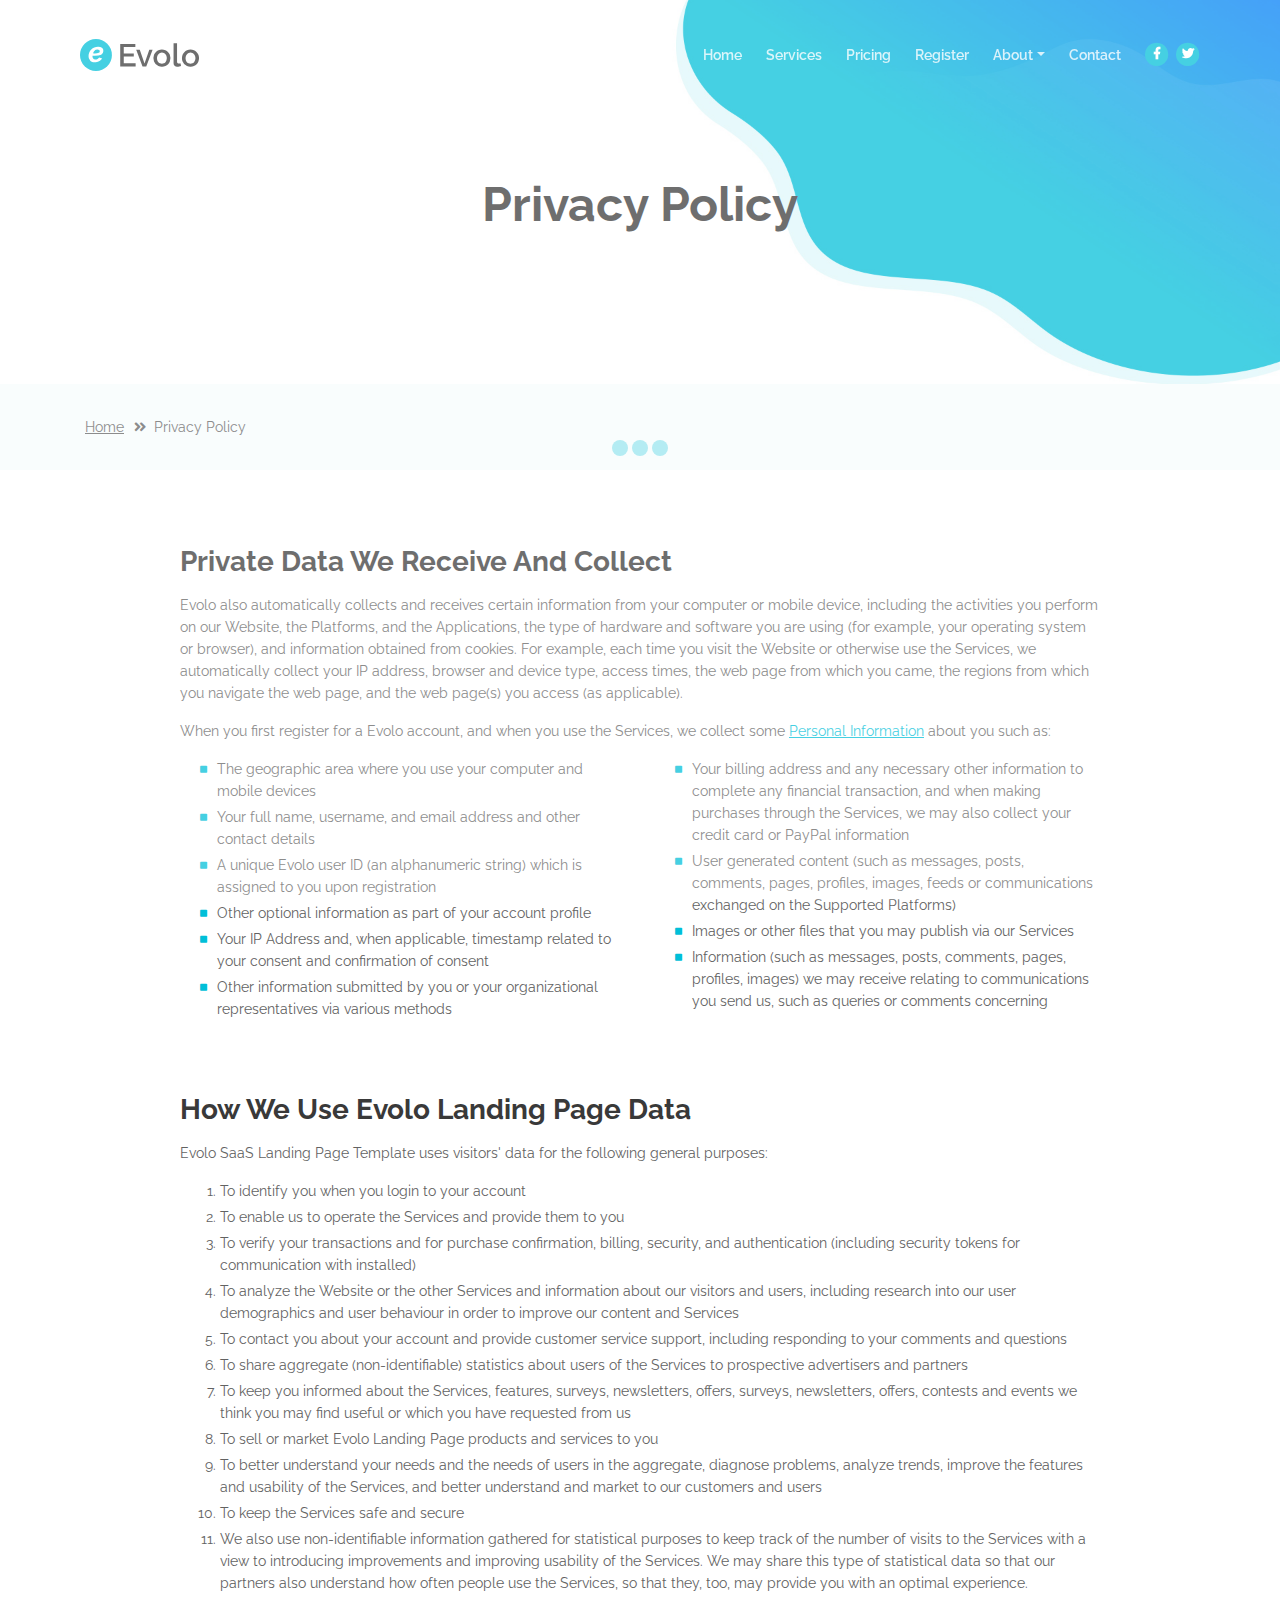
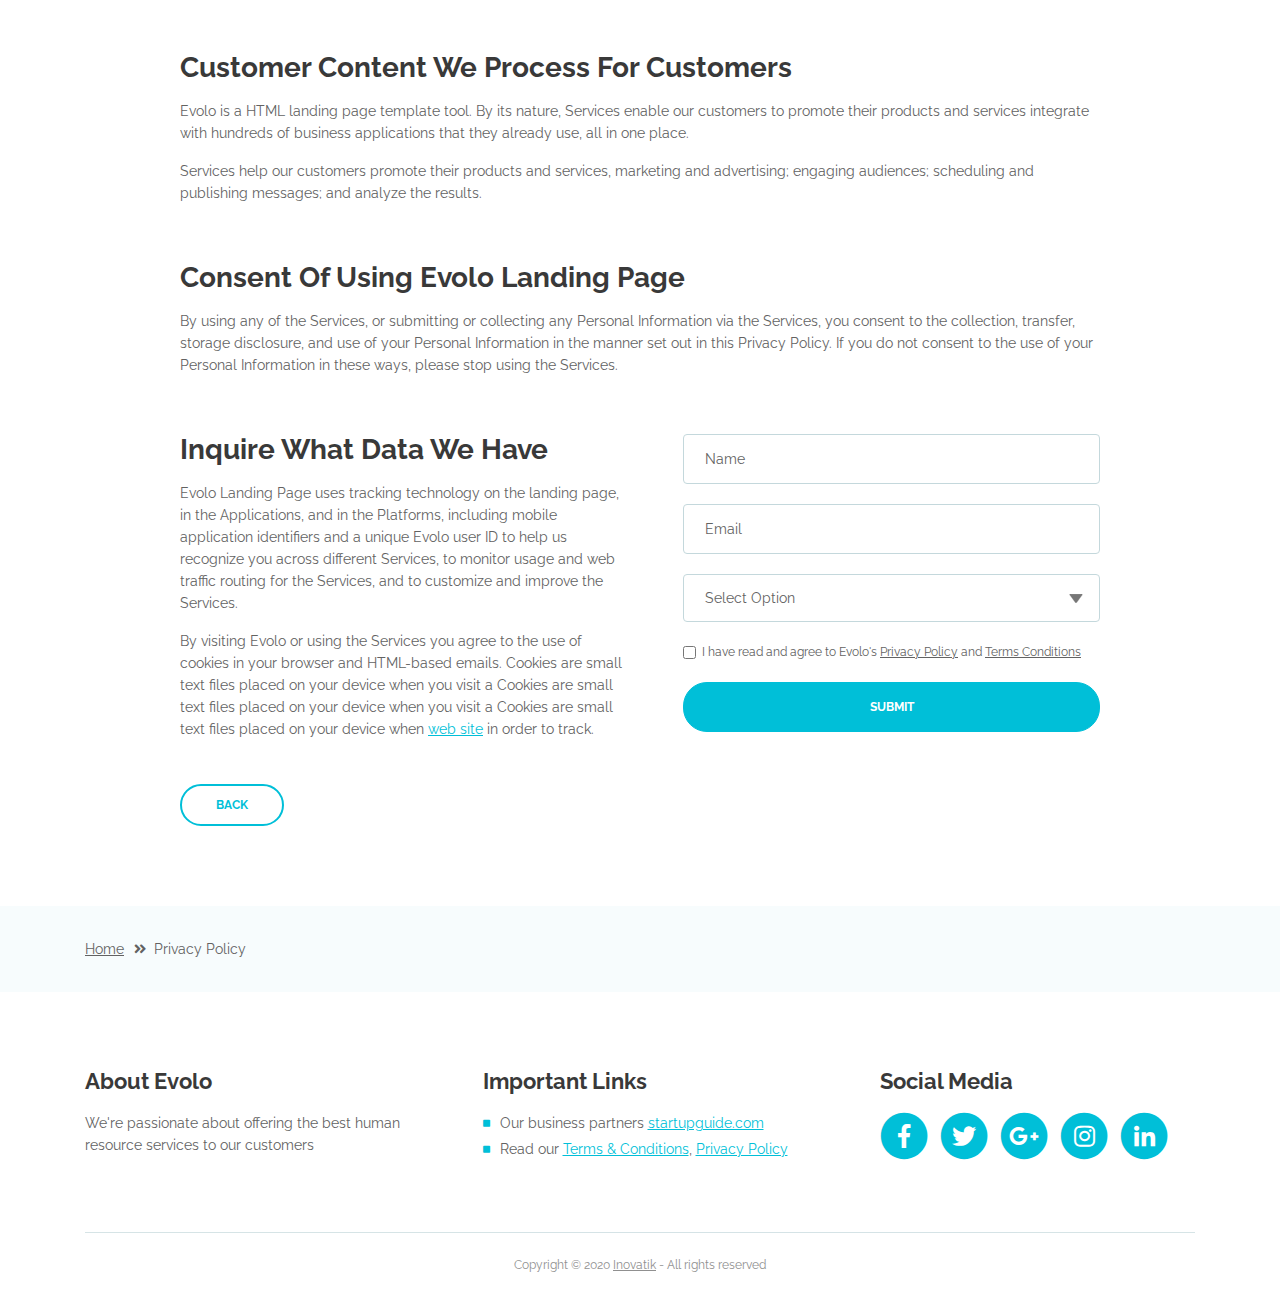
==== privacy-policy.html @ 1ebc5907 "Cambio de plantilla" ====
<!DOCTYPE html>
<html lang="en">
<head>
    <meta charset="utf-8">
    <meta name="viewport" content="width=device-width, initial-scale=1, shrink-to-fit=no">
    
    <!-- SEO Meta Tags -->
    <meta name="description" content="Create a stylish landing page for your business startup and get leads for the offered services with this HTML landing page template.">
    <meta name="author" content="Inovatik">

    <!-- OG Meta Tags to improve the way the post looks when you share the page on LinkedIn, Facebook, Google+ -->
	<meta property="og:site_name" content="" /> <!-- website name -->
	<meta property="og:site" content="" /> <!-- website link -->
	<meta property="og:title" content=""/> <!-- title shown in the actual shared post -->
	<meta property="og:description" content="" /> <!-- description shown in the actual shared post -->
	<meta property="og:image" content="" /> <!-- image link, make sure it's jpg -->
	<meta property="og:url" content="" /> <!-- where do you want your post to link to -->
	<meta property="og:type" content="article" />

    <!-- Website Title -->
    <title>Privacy Policy - Evolo - StartUp HTML Landing Page Template</title>
    
    <!-- Styles -->
    <link href="https://fonts.googleapis.com/css?family=Raleway:400,400i,600,700,700i&amp;subset=latin-ext" rel="stylesheet">
    <link href="css/bootstrap.css" rel="stylesheet">
    <link href="css/fontawesome-all.css" rel="stylesheet">
    <link href="css/swiper.css" rel="stylesheet">
	<link href="css/magnific-popup.css" rel="stylesheet">
    <link href="css/styles.css" rel="stylesheet">
	
	<!-- Favicon  -->
    <link rel="icon" href="images/favicon.png">
</head>
<body data-spy="scroll" data-target=".fixed-top">
    
    <!-- Preloader -->
	<div class="spinner-wrapper">
        <div class="spinner">
            <div class="bounce1"></div>
            <div class="bounce2"></div>
            <div class="bounce3"></div>
        </div>
    </div>
    <!-- end of preloader -->
    

    <!-- Navbar -->
    <nav class="navbar navbar-expand-lg navbar-dark navbar-custom fixed-top">
        <!-- Text Logo - Use this if you don't have a graphic logo -->
        <!-- <a class="navbar-brand logo-text page-scroll" href="index.html">Evolo</a> -->

        <!-- Image Logo -->
        <a class="navbar-brand logo-image" href="index.html"><img src="images/logo.svg" alt="alternative"></a>
        
        <!-- Mobile Menu Toggle Button -->
        <button class="navbar-toggler" type="button" data-toggle="collapse" data-target="#navbarsExampleDefault" aria-controls="navbarsExampleDefault" aria-expanded="false" aria-label="Toggle navigation">
            <span class="navbar-toggler-awesome fas fa-bars"></span>
            <span class="navbar-toggler-awesome fas fa-times"></span>
        </button>
        <!-- end of mobile menu toggle button -->

        <div class="collapse navbar-collapse" id="navbarsExampleDefault">
            <ul class="navbar-nav ml-auto">
                <li class="nav-item">
                    <a class="nav-link page-scroll" href="index.html#header">Home <span class="sr-only">(current)</span></a>
                </li>
                <li class="nav-item">
                    <a class="nav-link page-scroll" href="index.html#services">Services</a>
                </li>
                <li class="nav-item">
                    <a class="nav-link page-scroll" href="index.html#details">Pricing</a>
                </li>
                <li class="nav-item">
                    <a class="nav-link page-scroll" href="index.html#pricing">Register</a>
                </li>

                <!-- Dropdown Menu -->          
                <li class="nav-item dropdown">
                    <a class="nav-link dropdown-toggle page-scroll" href="index.html#about" id="navbarDropdown" role="button" aria-haspopup="true" aria-expanded="false">About</a>
                    <div class="dropdown-menu" aria-labelledby="navbarDropdown">
                        <a class="dropdown-item" href="terms-conditions.html"><span class="item-text">Terms Conditions</span></a>
                        <div class="dropdown-items-divide-hr"></div>
                        <a class="dropdown-item" href="privacy-policy.html"><span class="item-text">Privacy Policy</span></a>
                    </div>
                </li>
                <!-- end of dropdown menu -->

                <li class="nav-item">
                    <a class="nav-link page-scroll" href="index.html#contact">Contact</a>
                </li>
            </ul>
            <span class="nav-item social-icons">
                <span class="fa-stack">
                    <a href="#your-link">
                        <i class="fas fa-circle fa-stack-2x facebook"></i>
                        <i class="fab fa-facebook-f fa-stack-1x"></i>
                    </a>
                </span>
                <span class="fa-stack">
                    <a href="#your-link">
                        <i class="fas fa-circle fa-stack-2x twitter"></i>
                        <i class="fab fa-twitter fa-stack-1x"></i>
                    </a>
                </span>
            </span>
        </div>
    </nav> <!-- end of navbar -->
    <!-- end of navbar -->


    <!-- Header -->
    <header id="header" class="ex-header">
        <div class="container">
            <div class="row">
                <div class="col-md-12">
                    <h1>Privacy Policy</h1>
                </div> <!-- end of col -->
            </div> <!-- end of row -->
        </div> <!-- end of container -->
    </header> <!-- end of ex-header -->
    <!-- end of header -->


    <!-- Breadcrumbs -->
    <div class="ex-basic-1">
        <div class="container">
            <div class="row">
                <div class="col-lg-12">
                    <div class="breadcrumbs">
                        <a href="index.html">Home</a><i class="fa fa-angle-double-right"></i><span>Privacy Policy</span>
                    </div> <!-- end of breadcrumbs -->
                </div> <!-- end of col -->
            </div> <!-- end of row -->
        </div> <!-- end of container -->
    </div> <!-- end of ex-basic-1 -->
    <!-- end of breadcrumbs -->


    <!-- Privacy Content -->
    <div class="ex-basic-2">
        <div class="container">
            <div class="row">
                <div class="col-lg-10 offset-lg-1">
                    <div class="text-container">
                        <h3>Private Data We Receive And Collect</h3>
                        <p>Evolo also automatically collects and receives certain information from your computer or mobile device, including the activities you perform on our Website, the Platforms, and the Applications, the type of hardware and software you are using (for example, your operating system or browser), and information obtained from cookies. For example, each time you visit the Website or otherwise use the Services, we automatically collect your IP address, browser and device type, access times, the web page from which you came, the regions from which you navigate the web page, and the web page(s) you access (as applicable).</p>
                        <p>When you first register for a Evolo account, and when you use the Services, we collect some <a class="turquoise" href="#your-link">Personal Information</a> about you such as:</p>
                        <div class="row">
                            <div class="col-md-6">
                                <ul class="list-unstyled li-space-lg indent">
                                    <li class="media">
                                        <i class="fas fa-square"></i>
                                        <div class="media-body">The geographic area where you use your computer and mobile devices</div>
                                    </li>
                                    <li class="media">
                                        <i class="fas fa-square"></i>
                                        <div class="media-body">Your full name, username, and email address and other contact details</div>
                                    </li>
                                    <li class="media">
                                        <i class="fas fa-square"></i>
                                        <div class="media-body">A unique Evolo user ID (an alphanumeric string) which is assigned to you upon registration</div>
                                    </li>
                                    <li class="media">
                                        <i class="fas fa-square"></i>
                                        <div class="media-body">Other optional information as part of your account profile</div>
                                    </li>
                                    <li class="media">
                                        <i class="fas fa-square"></i>
                                        <div class="media-body">Your IP Address and, when applicable, timestamp related to your consent and confirmation of consent</div>
                                    </li>
                                    <li class="media">
                                        <i class="fas fa-square"></i>
                                        <div class="media-body">Other information submitted by you or your organizational representatives via various methods</div>
                                    </li>
                                </ul>
                            </div> <!-- end of col -->

                            <div class="col-md-6">
                                <ul class="list-unstyled li-space-lg indent">
                                    <li class="media">
                                        <i class="fas fa-square"></i>
                                        <div class="media-body">Your billing address and any necessary other information to complete any financial transaction, and when making purchases through the Services, we may also collect your credit card or PayPal information</div>
                                    </li>
                                    <li class="media">
                                        <i class="fas fa-square"></i>
                                        <div class="media-body">User generated content (such as messages, posts, comments, pages, profiles, images, feeds or communications exchanged on the Supported Platforms)</div>
                                    </li>
                                    <li class="media">
                                        <i class="fas fa-square"></i>
                                        <div class="media-body">Images or other files that you may publish via our Services</div>
                                    </li>
                                    <li class="media">
                                        <i class="fas fa-square"></i>
                                        <div class="media-body">Information (such as messages, posts, comments, pages, profiles, images) we may receive relating to communications you send us, such as queries or comments concerning</div>
                                    </li>
                                </ul>
                            </div> <!-- end of col -->
                        </div> <!-- end of row -->
                    </div> <!-- end of text-container-->
                    
                    <div class="text-container">
                        <h3>How We Use Evolo Landing Page Data</h3>
                        <p>Evolo SaaS Landing Page Template uses visitors' data for the following general purposes:</p>
                        <ol class="li-space-lg">
                            <li>To identify you when you login to your account</li>
                            <li>To enable us to operate the Services and provide them to you</li>
                            <li>To verify your transactions and for purchase confirmation, billing, security, and authentication (including security tokens for communication with installed)</li>
                            <li>To analyze the Website or the other Services and information about our visitors and users, including research into our user demographics and user behaviour in order to improve our content and Services</li>
                            <li>To contact you about your account and provide customer service support, including responding to your comments and questions</li>
                            <li>To share aggregate (non-identifiable) statistics about users of the Services to prospective advertisers and partners</li>
                            <li>To keep you informed about the Services, features, surveys, newsletters, offers, surveys, newsletters, offers, contests and events we think you may find useful or which you have requested from us</li>
                            <li>To sell or market Evolo Landing Page products and services to you</li>
                            <li>To better understand your needs and the needs of users in the aggregate, diagnose problems, analyze trends, improve the features and usability of the Services, and better understand and market to our customers and users</li>
                            <li>To keep the Services safe and secure</li>
                            <li>We also use non-identifiable information gathered for statistical purposes to keep track of the number of visits to the Services with a view to introducing improvements and improving usability of the Services. We may share this type of statistical data so that our partners also understand how often people use the Services, so that they, too, may provide you with an optimal experience.</li>
                        </ol>
                    </div> <!-- end of text-container -->

                    <div class="text-container">
                        <h3>Customer Content We Process For Customers</h3>
                        <p>Evolo is a HTML landing page template tool. By its nature, Services enable our customers to promote their products and services integrate with hundreds of business applications that they already use, all in one place.</p>
                        <p>Services help our customers promote their products and services, marketing and advertising; engaging audiences; scheduling and publishing messages; and analyze the results.</p>
                    </div> <!-- end of text container -->

                    <div class="text-container">
                        <h3>Consent Of Using Evolo Landing Page</h3>
					    <p class="mb-5">By using any of the Services, or submitting or collecting any Personal Information via the Services, you consent to the collection, transfer, storage disclosure, and use of your Personal Information in the manner set out in this Privacy Policy. If you do not consent to the use of your Personal Information in these ways, please stop using the Services.</p>
                    </div> <!-- end of text-container -->
                                       
                    <div class="row">
                        <div class="col-md-6">
                            <div class="text-container last">
                                <h3>Inquire What Data We Have</h3>
                                <p>Evolo Landing Page uses tracking technology on the landing page, in the Applications, and in the Platforms, including mobile application identifiers and a unique Evolo user ID to help us recognize you across different Services, to monitor usage and web traffic routing for the Services, and to customize and improve the Services.</p>
                                <p> By visiting Evolo or using the Services you agree to the use of cookies in your browser and HTML-based emails. Cookies are small text files placed on your device when you visit a Cookies are small text files placed on your device when you visit a Cookies are small text files placed on your device when <a class="turquoise" href="#your-link">web site</a> in order to track.</p>
                            </div> <!-- end of text container -->
                        </div> <!-- end of col-->
                        <div class="col-md-6">

                            <!-- Privacy Form -->
                            <div class="form-container">
                                <form id="privacyForm" data-toggle="validator" data-focus="false">
                                    <div class="form-group">
                                        <input type="text" class="form-control-input" id="pname" required>
                                        <label class="label-control" for="pname">Name</label>
                                        <div class="help-block with-errors"></div>
                                    </div>
                                    <div class="form-group">
                                        <input type="email" class="form-control-input" id="pemail" required>
                                        <label class="label-control" for="pemail">Email</label>
                                        <div class="help-block with-errors"></div>
                                    </div>
                                    <div class="form-group">
                                        <select class="form-control-select" id="pselect" required>
                                            <option class="select-option" value="" disabled selected>Select Option</option>
                                            <option class="select-option" value="Delete data">Delete my data</option>
                                            <option class="select-option" value="Show me data">Show me my data</option>
                                        </select>
                                        <div class="help-block with-errors"></div>
                                    </div>
                                    <div class="form-group checkbox">
                                        <input type="checkbox" id="pterms" value="Agreed-to-Terms" required>I have read and agree to Evolo's <a href="privacy-policy.html">Privacy Policy</a> and <a href="terms-conditions.html">Terms Conditions</a>
                                        <div class="help-block with-errors"></div>
                                    </div>
                                    <div class="form-group">
                                        <button type="submit" class="form-control-submit-button">SUBMIT</button>
                                    </div>
                                    <div class="form-message">
                                        <div id="pmsgSubmit" class="h3 text-center hidden"></div>
                                    </div>
                                </form>
                            </div> <!-- end of form container -->
                            <!-- end of privacy form -->

                        </div> <!-- end of col--> 
                    </div> <!-- end of row -->
                    <a class="btn-outline-reg back" href="index.html">BACK</a>
                </div> <!-- end of col-->
            </div> <!-- end of row -->
        </div> <!-- end of container -->
    </div> <!-- end of ex-basic-2 -->
    <!-- end of privacy content -->


    <!-- Breadcrumbs -->
    <div class="ex-basic-1">
        <div class="container">
            <div class="row">
                <div class="col-lg-12">
                    <div class="breadcrumbs">
                        <a href="index.html">Home</a><i class="fa fa-angle-double-right"></i><span>Privacy Policy</span>
                    </div> <!-- end of breadcrumbs -->
                </div> <!-- end of col -->
            </div> <!-- end of row -->
        </div> <!-- end of container -->
    </div> <!-- end of ex-basic-1 -->
    <!-- end of breadcrumbs -->

    
    <!-- Footer -->
    <div class="footer">
        <div class="container">
            <div class="row">
                <div class="col-md-4">
                    <div class="footer-col">
                        <h4>About Evolo</h4>
                        <p>We're passionate about offering the best human resource services to our customers</p>
                    </div>
                </div> <!-- end of col -->
                <div class="col-md-4">
                    <div class="footer-col middle">
                        <h4>Important Links</h4>
                        <ul class="list-unstyled li-space-lg">
                            <li class="media">
                                <i class="fas fa-square"></i>
                                <div class="media-body">Our business partners <a class="turquoise" href="#your-link">startupguide.com</a></div>
                            </li>
                            <li class="media">
                                <i class="fas fa-square"></i>
                                <div class="media-body">Read our <a class="turquoise" href="terms-conditions.html">Terms & Conditions</a>, <a class="turquoise" href="privacy-policy.html">Privacy Policy</a></div>
                            </li>
                        </ul>
                    </div>
                </div> <!-- end of col -->
                <div class="col-md-4">
                    <div class="footer-col last">
                        <h4>Social Media</h4>
                        <span class="fa-stack fa-lg">
                            <a href="#your-link">
                                <i class="fas fa-circle fa-stack-2x"></i>
                                <i class="fab fa-facebook-f fa-stack-1x"></i>
                            </a>
                        </span>
                        <span class="fa-stack fa-lg">
                            <a href="#your-link">
                                <i class="fas fa-circle fa-stack-2x"></i>
                                <i class="fab fa-twitter fa-stack-1x"></i>
                            </a>
                        </span>
                        <span class="fa-stack fa-lg">
                            <a href="#your-link">
                                <i class="fas fa-circle fa-stack-2x"></i>
                                <i class="fab fa-google-plus-g fa-stack-1x"></i>
                            </a>
                        </span>
                        <span class="fa-stack fa-lg">
                            <a href="#your-link">
                                <i class="fas fa-circle fa-stack-2x"></i>
                                <i class="fab fa-instagram fa-stack-1x"></i>
                            </a>
                        </span>
                        <span class="fa-stack fa-lg">
                            <a href="#your-link">
                                <i class="fas fa-circle fa-stack-2x"></i>
                                <i class="fab fa-linkedin-in fa-stack-1x"></i>
                            </a>
                        </span>
                    </div> 
                </div> <!-- end of col -->
            </div> <!-- end of row -->
        </div> <!-- end of container -->
    </div> <!-- end of footer -->  
    <!-- end of footer -->


    <!-- Copyright -->
    <div class="copyright">
        <div class="container">
            <div class="row">
                <div class="col-lg-12">
                    <p class="p-small">Copyright © 2020 <a href="https://inovatik.com">Inovatik</a> - All rights reserved</p>
                </div> <!-- end of col -->
            </div> <!-- enf of row -->
        </div> <!-- end of container -->
    </div> <!-- end of copyright --> 
    <!-- end of copyright -->

	
    <!-- Scripts -->
    <script src="js/jquery.min.js"></script> <!-- jQuery for Bootstrap's JavaScript plugins -->
    <script src="js/popper.min.js"></script> <!-- Popper tooltip library for Bootstrap -->
    <script src="js/bootstrap.min.js"></script> <!-- Bootstrap framework -->
    <script src="js/jquery.easing.min.js"></script> <!-- jQuery Easing for smooth scrolling between anchors -->
    <script src="js/swiper.min.js"></script> <!-- Swiper for image and text sliders -->
    <script src="js/jquery.magnific-popup.js"></script> <!-- Magnific Popup for lightboxes -->
    <script src="js/validator.min.js"></script> <!-- Validator.js - Bootstrap plugin that validates forms -->
    <script src="js/scripts.js"></script> <!-- Custom scripts -->
    
</body>
</html>
---- css/styles.css ----
/* Template: Evolo - StartUp HTML Landing Page Template
   Author: Inovatik
   Created: June 2019
   Description: Master CSS file
*/

/*****************************************
Table Of Contents:

01. General Styles
02. Preloader
03. Navigation
04. Header
05. Customers
06. Services
07. Details 1
08. Details 2
09. Details Lightboxes
10. Pricing
11. Request
12. Video
13. Testimonials
14. About
15. Contact
16. Footer
17. Copyright
18. Back To Top Button
19. Extra Pages
20. Media Queries
******************************************/

/*****************************************
Colors:
- Backgrounds - turquoise #00bfd8
- Backgrounds - blue #0079f9
- Backgrounds - light gray #f7fcfd
- Buttons, bullets, icons, links - turquoise #00bfd8
- Cards border, inputs border - light gray #c4d8dc
- Text headers, navbar links - black #393939
- Text body - black #626262
******************************************/


/******************************/
/*     01. General Styles     */
/******************************/
body,
html {
    width: 100%;
	height: 100%;
}

body, p {
	color: #626262; 
	font: 400 0.875rem/1.375rem "Raleway", sans-serif;
}

.p-large {
	font: 400 1rem/1.5rem "Raleway", sans-serif;
}

.p-small {
	font: 400 0.75rem/1.25rem "Raleway", sans-serif;
}

.p-heading {
	margin-bottom: 3.875rem;
}

.li-space-lg li {
	margin-bottom: 0.25rem;
}

.indent {
	padding-left: 1.25rem;
}

h1 {
	color: #393939;
	font: 700 3rem/3.5rem "Raleway", sans-serif;
}

h2 {
	color: #393939;
	font: 700 2.25rem/2.75rem "Raleway", sans-serif;
}

h3 {
	color: #393939;
	font: 700 1.75rem/2rem "Raleway", sans-serif;
}

h4 {
	color: #393939;
	font: 700 1.375rem/1.875rem "Raleway", sans-serif;
}

h5 {
	color: #393939;
	font: 700 1.125rem/1.625rem "Raleway", sans-serif;
}

h6 {
	color: #393939;
	font: 700 1rem/1.5rem "Raleway", sans-serif;
}

a {
	color: #626262;
	text-decoration: underline;
}

a:hover {
	color: #626262;
	text-decoration: underline;
}

a.turquoise {
	color: #00bfd8;
}

a.white {
	color: #fff;
}

.testimonial-text {
	font: italic 400 1rem/1.5rem "Raleway", sans-serif;
}

.testimonial-author {
	font: 700 1rem/1.5rem "Raleway", sans-serif;
}

.turquoise {
	color: #00bfd8;
}

.btn-solid-reg {
	display: inline-block;
	padding: 1.1875rem 2.125rem 1.1875rem 2.125rem;
	border: 0.125rem solid #00bfd8;
	border-radius: 2rem;
	background-color: #00bfd8;
	color: #fff;
	font: 700 0.75rem/0 "Raleway", sans-serif;
	text-decoration: none;
	transition: all 0.2s;
}

.btn-solid-reg:hover {
	background-color: transparent;
	color: #00bfd8;
	text-decoration: none;
}

.btn-solid-lg {
	display: inline-block;
	padding: 1.375rem 2.625rem 1.375rem 2.625rem;
	border: 0.125rem solid #00bfd8;
	border-radius: 2rem;
	background-color: #00bfd8;
	color: #fff;
	font: 700 0.75rem/0 "Raleway", sans-serif;
	text-decoration: none;
	transition: all 0.2s;
}

.btn-solid-lg:hover {
	background-color: transparent;
	color: #00bfd8;
	text-decoration: none;
}

.btn-outline-reg {
	display: inline-block;
	padding: 1.1875rem 2.125rem 1.1875rem 2.125rem;
	border: 0.125rem solid #00bfd8;
	border-radius: 2rem;
	background-color: transparent;
	color: #00bfd8;
	font: 700 0.75rem/0 "Raleway", sans-serif;
	text-decoration: none;
	transition: all 0.2s;
}

.btn-outline-reg:hover {
	background-color: #00bfd8;
	color: #fff;
	text-decoration: none;
}

.btn-outline-lg {
	display: inline-block;
	padding: 1.375rem 2.625rem 1.375rem 2.625rem;
	border: 0.125rem solid #00bfd8;
	border-radius: 2rem;
	background-color: transparent;
	color: #00bfd8;
	font: 700 0.75rem/0 "Raleway", sans-serif;
	text-decoration: none;
	transition: all 0.2s;
}

.btn-outline-lg:hover {
	background-color: #00bfd8;
	color: #fff;
	text-decoration: none;
}

.btn-outline-sm {
	display: inline-block;
	padding: 1rem 1.625rem 0.875rem 1.625rem;
	border: 0.125rem solid #00bfd8;
	border-radius: 2rem;
	background-color: transparent;
	color: #00bfd8;
	font: 700 0.625rem/0 "Raleway", sans-serif;
	text-decoration: none;
	transition: all 0.2s;
}

.btn-outline-sm:hover {
	background-color: #00bfd8;
	color: #fff;
	text-decoration: none;
}

.form-group {
	position: relative;
	margin-bottom: 1.25rem;
}

.form-group.has-error.has-danger {
	margin-bottom: 0.625rem;
}

.form-group.has-error.has-danger .help-block.with-errors ul {
	margin-top: 0.375rem;
}

.label-control {
	position: absolute;
	top: 0.87rem;
	left: 1.375rem;
	color: #626262;
	opacity: 1;
	font: 400 0.875rem/1.375rem "Raleway", sans-serif;
	cursor: text;
	transition: all 0.2s ease;
}

/* IE10+ hack to solve lower label text position compared to the rest of the browsers */
@media screen and (-ms-high-contrast: active), screen and (-ms-high-contrast: none) {  
	.label-control {
		top: 0.9375rem;
	}
}

.form-control-input:focus + .label-control,
.form-control-input.notEmpty + .label-control,
.form-control-textarea:focus + .label-control,
.form-control-textarea.notEmpty + .label-control {
	top: 0.125rem;
	opacity: 1;
	font-size: 0.75rem;
	font-weight: 700;
}

.form-control-input,
.form-control-select {
	display: block; /* needed for proper display of the label in Firefox, IE, Edge */
	width: 100%;
	padding-top: 1.0625rem;
	padding-bottom: 0.0625rem;
	padding-left: 1.3125rem;
	border: 1px solid #c4d8dc;
	border-radius: 0.25rem;
	background-color: #fff;
	color: #626262;
	font: 400 0.875rem/1.875rem "Raleway", sans-serif;
	transition: all 0.2s;
	-webkit-appearance: none; /* removes inner shadow on form inputs on ios safari */
}

.form-control-select {
	padding-top: 0.5rem;
	padding-bottom: 0.5rem;
	height: 3rem;
}

/* IE10+ hack to solve lower label text position compared to the rest of the browsers */
@media screen and (-ms-high-contrast: active), screen and (-ms-high-contrast: none) {  
	.form-control-input {
		padding-top: 1.25rem;
		padding-bottom: 0.75rem;
		line-height: 1.75rem;
	}

	.form-control-select {
		padding-top: 0.875rem;
		padding-bottom: 0.75rem;
		height: 3.125rem;
		line-height: 2.125rem;
	}
}

select {
    /* you should keep these first rules in place to maintain cross-browser behavior */
    -webkit-appearance: none;
	-moz-appearance: none;
	-ms-appearance: none;
    -o-appearance: none;
    appearance: none;
    background-image: url('../images/down-arrow.png');
    background-position: 96% 50%;
    background-repeat: no-repeat;
    outline: none;
}

select::-ms-expand {
    display: none; /* removes the ugly default down arrow on select form field in IE11 */
}

.form-control-textarea {
	display: block; /* used to eliminate a bottom gap difference between Chrome and IE/FF */
	width: 100%;
	height: 8rem; /* used instead of html rows to normalize height between Chrome and IE/FF */
	padding-top: 1.25rem;
	padding-left: 1.3125rem;
	border: 1px solid #c4d8dc;
	border-radius: 0.25rem;
	background-color: #fff;
	color: #626262;
	font: 400 0.875rem/1.75rem "Raleway", sans-serif;
	transition: all 0.2s;
}

.form-control-input:focus,
.form-control-select:focus,
.form-control-textarea:focus {
	border: 1px solid #a1a1a1;
	outline: none; /* Removes blue border on focus */
}

.form-control-input:hover,
.form-control-select:hover,
.form-control-textarea:hover {
	border: 1px solid #a1a1a1;
}

.checkbox {
	font: 400 0.75rem/1.25rem "Raleway", sans-serif;
}

input[type='checkbox'] {
	vertical-align: -15%;
	margin-right: 0.375rem;
}

/* IE10+ hack to raise checkbox field position compared to the rest of the browsers */
@media screen and (-ms-high-contrast: active), screen and (-ms-high-contrast: none) {  
	input[type='checkbox'] {
		vertical-align: -9%;
	}
}

.form-control-submit-button {
	display: inline-block;
	width: 100%;
	height: 3.125rem;
	border: 1px solid #00bfd8;
	border-radius: 1.5rem;
	background-color: #00bfd8;
	color: #fff;
	font: 700 0.75rem/1.75rem "Raleway", sans-serif;
	cursor: pointer;
	transition: all 0.2s;
}

.form-control-submit-button:hover {
	background-color: transparent;
	color: #00bfd8;
}

/* Form Success And Error Message Formatting */
#rmsgSubmit.h3.text-center.tada.animated,
#cmsgSubmit.h3.text-center.tada.animated,
#pmsgSubmit.h3.text-center.tada.animated,
#rmsgSubmit.h3.text-center,
#cmsgSubmit.h3.text-center,
#pmsgSubmit.h3.text-center {
	display: block;
	margin-bottom: 0;
	color: #626262;
	font: 400 1.125rem/1rem "Raleway", sans-serif;
}

.help-block.with-errors .list-unstyled {
	color: #626262;
	font-size: 0.75rem;
	line-height: 1.125rem;
	text-align: left;
}

.help-block.with-errors ul {
	margin-bottom: 0;
}
/* end of form success and error message formatting */

/* Form Success And Error Message Animation - Animate.css */
@-webkit-keyframes tada {
	from {
		-webkit-transform: scale3d(1, 1, 1);
		-ms-transform: scale3d(1, 1, 1);
		transform: scale3d(1, 1, 1);
	}
	10%, 20% {
		-webkit-transform: scale3d(.9, .9, .9) rotate3d(0, 0, 1, -3deg);
		-ms-transform: scale3d(.9, .9, .9) rotate3d(0, 0, 1, -3deg);
		transform: scale3d(.9, .9, .9) rotate3d(0, 0, 1, -3deg);
	}
	30%, 50%, 70%, 90% {
		-webkit-transform: scale3d(1.1, 1.1, 1.1) rotate3d(0, 0, 1, 3deg);
		-ms-transform: scale3d(1.1, 1.1, 1.1) rotate3d(0, 0, 1, 3deg);
		transform: scale3d(1.1, 1.1, 1.1) rotate3d(0, 0, 1, 3deg);
	}
	40%, 60%, 80% {
		-webkit-transform: scale3d(1.1, 1.1, 1.1) rotate3d(0, 0, 1, -3deg);
		-ms-transform: scale3d(1.1, 1.1, 1.1) rotate3d(0, 0, 1, -3deg);
		transform: scale3d(1.1, 1.1, 1.1) rotate3d(0, 0, 1, -3deg);
	}
	to {
		-webkit-transform: scale3d(1, 1, 1);
		-ms-transform: scale3d(1, 1, 1);
		transform: scale3d(1, 1, 1);
	}
}

@keyframes tada {
	from {
		-webkit-transform: scale3d(1, 1, 1);
		-ms-transform: scale3d(1, 1, 1);
		transform: scale3d(1, 1, 1);
	}
	10%, 20% {
		-webkit-transform: scale3d(.9, .9, .9) rotate3d(0, 0, 1, -3deg);
		-ms-transform: scale3d(.9, .9, .9) rotate3d(0, 0, 1, -3deg);
		transform: scale3d(.9, .9, .9) rotate3d(0, 0, 1, -3deg);
	}
	30%, 50%, 70%, 90% {
		-webkit-transform: scale3d(1.1, 1.1, 1.1) rotate3d(0, 0, 1, 3deg);
		-ms-transform: scale3d(1.1, 1.1, 1.1) rotate3d(0, 0, 1, 3deg);
		transform: scale3d(1.1, 1.1, 1.1) rotate3d(0, 0, 1, 3deg);
	}
	40%, 60%, 80% {
		-webkit-transform: scale3d(1.1, 1.1, 1.1) rotate3d(0, 0, 1, -3deg);
		-ms-transform: scale3d(1.1, 1.1, 1.1) rotate3d(0, 0, 1, -3deg);
		transform: scale3d(1.1, 1.1, 1.1) rotate3d(0, 0, 1, -3deg);
	}
	to {
		-webkit-transform: scale3d(1, 1, 1);
		-ms-transform: scale3d(1, 1, 1);
		transform: scale3d(1, 1, 1);
	}
}

.tada {
	-webkit-animation-name: tada;
	animation-name: tada;
}

.animated {
	-webkit-animation-duration: 1s;
	animation-duration: 1s;
	-webkit-animation-fill-mode: both;
	animation-fill-mode: both;
}
/* end of form success and error message animation - Animate.css */

/* Fade-move Animation For Lightbox - Magnific Popup */
/* at start */
.my-mfp-slide-bottom .zoom-anim-dialog {
	opacity: 0;
	transition: all 0.2s ease-out;
	-webkit-transform: translateY(-1.25rem) perspective(37.5rem) rotateX(10deg);
	-ms-transform: translateY(-1.25rem) perspective(37.5rem) rotateX(10deg);
	transform: translateY(-1.25rem) perspective(37.5rem) rotateX(10deg);
}

/* animate in */
.my-mfp-slide-bottom.mfp-ready .zoom-anim-dialog {
	opacity: 1;
	-webkit-transform: translateY(0) perspective(37.5rem) rotateX(0); 
	-ms-transform: translateY(0) perspective(37.5rem) rotateX(0); 
	transform: translateY(0) perspective(37.5rem) rotateX(0); 
}

/* animate out */
.my-mfp-slide-bottom.mfp-removing .zoom-anim-dialog {
	opacity: 0;
	-webkit-transform: translateY(-0.625rem) perspective(37.5rem) rotateX(10deg); 
	-ms-transform: translateY(-0.625rem) perspective(37.5rem) rotateX(10deg); 
	transform: translateY(-0.625rem) perspective(37.5rem) rotateX(10deg); 
}

/* dark overlay, start state */
.my-mfp-slide-bottom.mfp-bg {
	opacity: 0;
	transition: opacity 0.2s ease-out;
}

/* animate in */
.my-mfp-slide-bottom.mfp-ready.mfp-bg {
	opacity: 0.8;
}
/* animate out */
.my-mfp-slide-bottom.mfp-removing.mfp-bg {
	opacity: 0;
}
/* end of fade-move animation for lightbox - magnific popup */

/* Fade Animation For Image Slider - Magnific Popup */
@-webkit-keyframes fadeIn {
	from {
		opacity: 0;
	}
	to {
		opacity: 1;
	}
}

@keyframes fadeIn {
	from {
		opacity: 0;
	}
	to {
		opacity: 1;
	}
}

.fadeIn {
	-webkit-animation: fadeIn 0.6s;
	animation: fadeIn 0.6s;
}

@-webkit-keyframes fadeOut {
	from {
		opacity: 1;
	}
	to {
		opacity: 0;
	}
}

@keyframes fadeOut {
	from {
		opacity: 1;
	}
	to {
		opacity: 0;
	}
}

.fadeOut {
	-webkit-animation: fadeOut 0.8s;
	animation: fadeOut 0.8s;
}
/* end of fade animation for image slider - magnific popup */


/*************************/
/*     02. Preloader     */
/*************************/
.spinner-wrapper {
	position: fixed;
	z-index: 999999;
	top: 0;
	right: 0;
	bottom: 0;
	left: 0;
	background: #fff;
}

.spinner {
	position: absolute;
	top: 50%; /* centers the loading animation vertically one the screen */
	left: 50%; /* centers the loading animation horizontally one the screen */
	width: 3.75rem;
	height: 1.25rem;
	margin: -0.625rem 0 0 -1.875rem; /* is width and height divided by two */ 
	text-align: center;
}

.spinner > div {
	display: inline-block;
	width: 1rem;
	height: 1rem;
	border-radius: 100%;
	background-color: #00bfd8;
	-webkit-animation: sk-bouncedelay 1.4s infinite ease-in-out both;
	animation: sk-bouncedelay 1.4s infinite ease-in-out both;
}

.spinner .bounce1 {
	-webkit-animation-delay: -0.32s;
	animation-delay: -0.32s;
}

.spinner .bounce2 {
	-webkit-animation-delay: -0.16s;
	animation-delay: -0.16s;
}

@-webkit-keyframes sk-bouncedelay {
	0%, 80%, 100% { -webkit-transform: scale(0); }
	40% { -webkit-transform: scale(1.0); }
}

@keyframes sk-bouncedelay {
	0%, 80%, 100% { 
		-webkit-transform: scale(0);
		-ms-transform: scale(0);
		transform: scale(0);
	} 40% { 
		-webkit-transform: scale(1.0);
		-ms-transform: scale(1.0);
		transform: scale(1.0);
	}
}


/**************************/
/*     03. Navigation     */
/**************************/
.navbar-custom {
	background-color: #fff;
	box-shadow: 0 0.0625rem 0.375rem 0 rgba(0, 0, 0, 0.1);
	font: 600 0.875rem/0.875rem "Raleway", sans-serif;
	transition: all 0.2s;
}

.navbar-custom .navbar-brand.logo-image img {
    width: 7.4375rem;
	height: 2rem;
}

.navbar-custom .navbar-brand.logo-text {
	font: 600 2rem/1.5rem "Raleway", sans-serif;
	color: #393939;
	text-decoration: none;
}

.navbar-custom .navbar-nav {
	margin-top: 0.75rem;
	margin-bottom: 0.5rem;
}

.navbar-custom .nav-item .nav-link {
	padding: 0.625rem 0.75rem 0.625rem 0.75rem;
	color: #393939;
	text-decoration: none;
	transition: all 0.2s ease;
}

.navbar-custom .nav-item .nav-link:hover,
.navbar-custom .nav-item .nav-link.active {
	color: #00bfd8;
}

/* Dropdown Menu */
.navbar-custom .dropdown:hover > .dropdown-menu {
	display: block; /* this makes the dropdown menu stay open while hovering it */
	min-width: auto;
	animation: fadeDropdown 0.2s; /* required for the fade animation */
}

@keyframes fadeDropdown {
    0% {
        opacity: 0;
    }

    100% {
        opacity: 1;
    }
}

.navbar-custom .dropdown-toggle:focus { /* removes dropdown outline on focus */
	outline: 0;
}

.navbar-custom .dropdown-menu {
	margin-top: 0;
	border: none;
	border-radius: 0.25rem;
	background-color: #fff;
}

.navbar-custom .dropdown-item {
	color: #393939;
	text-decoration: none;
}

.navbar-custom .dropdown-item:hover {
	background-color: #fff;
}

.navbar-custom .dropdown-item .item-text {
	font: 600 0.875rem/0.875rem "Raleway", sans-serif;
}

.navbar-custom .dropdown-item:hover .item-text {
	color: #00bfd8;
}

.navbar-custom .dropdown-items-divide-hr {
	width: 100%;
	height: 1px;
	margin: 0.75rem auto 0.725rem auto;
	border: none;
	background-color: #c4d8dc;
	opacity: 0.2;
}
/* end of dropdown menu */

.navbar-custom .social-icons {
	display: none;
}

.navbar-custom .navbar-toggler {
	border: none;
	color: #393939;
	font-size: 2rem;
}

.navbar-custom button[aria-expanded='false'] .navbar-toggler-awesome.fas.fa-times{
	display: none;
}

.navbar-custom button[aria-expanded='false'] .navbar-toggler-awesome.fas.fa-bars{
	display: inline-block;
}

.navbar-custom button[aria-expanded='true'] .navbar-toggler-awesome.fas.fa-bars{
	display: none;
}

.navbar-custom button[aria-expanded='true'] .navbar-toggler-awesome.fas.fa-times{
	display: inline-block;
	margin-right: 0.125rem;
}


/*********************/
/*    04. Header     */
/*********************/
.header {
	background-color: #fff;
}

.header .header-content {
	padding-top: 8rem;
	padding-bottom: 4rem;
	text-align: center;
}

.header .text-container {
	margin-bottom: 4rem;
}

.header h1 {
	margin-bottom: 1.125rem;
	font-size: 2.5rem;
	line-height: 3.125rem;
}

.header .p-large {
	margin-bottom: 1.875rem;
}


/*************************/
/*     05. Customers     */
/*************************/
.slider-1 {
	padding-top: 2.25rem;
	padding-bottom: 2.125rem;
	text-align: center;
}

.slider-1 h5 {
	margin-bottom: 0.75rem;
}

.slider-1 .slider-container {
	padding-top: 2.75rem;
	padding-bottom: 2.75rem;
	border-radius: 0.5rem;
	background-color: #f7fcfd;
}


/************************/
/*     06. Services     */
/************************/
.cards-1 {
	padding-top: 4rem;
	padding-bottom: 1.625rem;
	text-align: center;
}

.cards-1 h2 {
	margin-bottom: 1rem;
}

.cards-1 .card {
	max-width: 21rem;
	margin-right: auto;
	margin-bottom: 4.5rem;
	margin-left: auto;
	padding: 3.25rem 2rem 2rem 2rem;
	border: 1px solid #c4d8dc;
	border-radius: 0.5rem;
	background: transparent;
}

.cards-1 .card-image {
	width: 6rem;
	height: 6rem;
	margin-right: auto;
	margin-bottom: 2rem;
	margin-left: auto;
}

.cards-1 .card-title {
	margin-bottom: 0.875rem;
}

.cards-1 .card-body {
	padding: 0;
}


/*************************/
/*     07. Details 1     */
/*************************/
.basic-1 {
	padding-top: 1.625rem;
	padding-bottom: 3.75rem;
}

.basic-1 .text-container {
	margin-bottom: 4rem;
}

.basic-1 h2 {
	margin-bottom: 1.375rem;
}

.basic-1 .btn-solid-reg {
	margin-top: 0.625rem;
}


/*************************/
/*     08. Details 2     */
/*************************/
.basic-2 {
	padding-top: 3.75rem;
	padding-bottom: 4rem;
}

.basic-2 .image-container {
	margin-bottom: 4rem;
}

.basic-2 h2 {
	margin-bottom: 1.375rem;
}

.basic-2 .list-unstyled .fas {
	color: #00bfd8;
	line-height: 1.375rem;
}

.basic-2 .list-unstyled .media-body {
	margin-left: 0.625rem;
}

.basic-2 .btn-solid-reg {
	margin-top: 0.625rem;
}


/**********************************/
/*     09. Details Lightboxes     */
/**********************************/
.lightbox-basic {
	margin: 2.5rem auto;
	padding: 2rem 1.5rem 2rem 1.5rem;
	border-radius: 0.25rem;
	background: #fff;
	text-align: left;
}

.lightbox-basic .container {
	padding-right: 0;
	padding-left: 0;
}

.lightbox-basic .image-container {
	max-width: 33.75rem;
	margin-right: auto;
	margin-bottom: 3rem;
	margin-left: auto;
}

.lightbox-basic h3 {
	margin-bottom: 0.5rem;
}

.lightbox-basic hr {
	width: 2.5rem;
	height: 0.125rem;
	margin-top: 0;
	margin-bottom: 1.25rem;
	margin-left: 0;
	border: 0;
	background-color: #00bfd8;
	text-align: left;
}

.lightbox-basic h4 {
	margin-bottom: 1rem;
}

.lightbox-basic .list-unstyled .fas {
	color: #00bfd8;
	line-height: 1.375rem;
}

.lightbox-basic .list-unstyled .media-body {
	margin-left: 0.625rem;
}

.lightbox-basic .btn-outline-reg,
.lightbox-basic .btn-solid-reg {
	margin-top: 0.75rem;
}

/* Signup Button */
.lightbox-basic .btn-solid-reg.mfp-close {
	position: relative;
	width: auto;
	height: auto;
	color: #fff;
	opacity: 1;
}

.lightbox-basic .btn-solid-reg.mfp-close:hover {
	color: #00bfd8;
}
/* end of signup Button */

/* Back Button */
.lightbox-basic a.mfp-close.as-button {
	position: relative;
	width: auto;
	height: auto;
	margin-left: 0.375rem;
	color: #00bfd8;
	opacity: 1;
}

.lightbox-basic a.mfp-close.as-button:hover {
	color: #fff;
}
/* end of back button */

.lightbox-basic button.mfp-close.x-button {
	position: absolute;
	top: -0.125rem;
	right: -0.125rem;
	width: 2.75rem;
	height: 2.75rem;
	color: #707984;
}


/***********************/
/*     10. Pricing     */
/***********************/
.cards-2 {
	padding-top: 3rem;
	padding-bottom: 2.75rem;
	text-align: center;
}

.cards-2 h2 {
	margin-bottom: 1rem;
}

.cards-2 .card {
	display: block;
	max-width: 19.5rem;
	margin-right: auto;
	margin-bottom: 6rem;
	margin-left: auto;
	border: 1px solid #c4d8dc;
	border-radius: 0.5rem;
	vertical-align: top;
}

.cards-2 .card .card-body {
	padding: 2.5rem 2.75rem 1.875rem 2.5rem;
}

.cards-2 .card .card-title {
	margin-bottom: 0.625rem;
	color: #393939;
	font-weight: 700;
	font-size: 1.75rem;
	line-height: 2.25rem;
	text-align: center;
}

.cards-2 .card .card-subtitle {
	margin-bottom: 1.75rem;
}

.cards-2 .card .cell-divide-hr {
	height: 1px;
	margin-top: 0;
	margin-bottom: 0;
	border: none;
	background-color: #c4d8dc;
}

.cards-2 .card .price {
	padding-top: 0.875rem;
	padding-bottom: 1.5rem;
}

.cards-2 .card .value {
	color: #00bfd8;
	font-weight: 700;
	font-size: 3.5rem;
	line-height: 4rem;
	text-align: center;
}

.cards-2 .card .currency {
	margin-right: 0.375rem;
	color: #00bfd8;
	font-size: 1.5rem;
	vertical-align: 56%;
}

.cards-2 .card .frequency {
	margin-top: 0.25rem;
	font-size: 0.875rem;
	text-align: center;
}

.cards-2 .card .list-unstyled {
	margin-top: 1.875rem;
	margin-bottom: 1.625rem;
	text-align: left;
}

.cards-2 .card .list-unstyled.li-space-lg li {
	margin-bottom: 0.5rem;
}

.cards-2 .card .list-unstyled .fas {
	color: #00bfd8;
	line-height: 1.375rem;
}

.cards-2 .card .list-unstyled .fas.fa-times {
	margin-left: 0.1875rem;
	margin-right: 0.125rem;
	color: #777b7e;
}

.cards-2 .card .list-unstyled .media-body {
	margin-left: 0.625rem;
}

.cards-2 .card .button-wrapper {
	position: absolute;
	right: 0;
	bottom: -1.25rem;
	left: 0;
	text-align: center;
}

.cards-2 .card .btn-solid-reg:hover {
	background-color: #fff;
}

/* Best Value Label */
.cards-2 .card .label {
    position: absolute;
    top: 0;
    right: 0;
    width: 10.625rem;
    height: 10.625rem;
    overflow: hidden;
}

.cards-2 .card .label .best-value {
    position: relative;
	width: 13.75rem;
	padding: 0.3125rem 0 0.3125rem 4.125rem;
    background-color: #00bfd8;
	color: #fff;
    -webkit-transform: rotate(45deg) translate3d(0, 0, 0);
    -ms-transform: rotate(45deg) translate3d(0, 0, 0);
    transform: rotate(45deg) translate3d(0, 0, 0);
}
/* end of best value label */


/***********************/
/*     11. Request     */
/***********************/
.form-1 {
	padding-top: 6.875rem;
	padding-bottom: 6.25rem;
	background-color: #f9fafc;
}

.form-1 h2 {
	margin-bottom: 1.25rem;
}

.form-1 .list-unstyled {
	margin-top: 1.375rem;
}

.form-1 .list-unstyled .fas {
	color: #00bfd8;
	line-height: 1.375rem;
}

.form-1 .list-unstyled .media-body {
	margin-left: 0.625rem;
}

.form-1 .text-container {
	margin-bottom: 3.5rem;
}


/*********************/
/*     12. Video     */
/*********************/
.basic-3 {
	padding-top: 6.875rem;
	padding-bottom: 6.125rem;
}

.basic-3 h2 {
	margin-bottom: 3rem;
	text-align: center;
}

.basic-3 .image-container {
	margin-bottom: 2.25rem;
}

.basic-3 .image-container img {
	border-radius: 0.5rem;
}

.basic-3 .video-wrapper {
	position: relative;
}

/* Video Play Button */
.basic-3 .video-play-button {
	position: absolute;
	z-index: 10;
	top: 50%;
	left: 50%;
	display: block;
	box-sizing: content-box;
	width: 2rem;
	height: 2.75rem;
	padding: 1.125rem 1.25rem 1.125rem 1.75rem;
	border-radius: 50%;
	-webkit-transform: translateX(-50%) translateY(-50%);
	-ms-transform: translateX(-50%) translateY(-50%);
	transform: translateX(-50%) translateY(-50%);
}
  
.basic-3 .video-play-button:before {
	content: "";
	position: absolute;
	z-index: 0;
	top: 50%;
	left: 50%;
	display: block;
	width: 4.75rem;
	height: 4.75rem;
	border-radius: 50%;
	background: #00bfd8;
	animation: pulse-border 1500ms ease-out infinite;
	-webkit-transform: translateX(-50%) translateY(-50%);
	-ms-transform: translateX(-50%) translateY(-50%);
	transform: translateX(-50%) translateY(-50%);
}
  
.basic-3 .video-play-button:after {
	content: "";
	position: absolute;
	z-index: 1;
	top: 50%;
	left: 50%;
	display: block;
	width: 4.375rem;
	height: 4.375rem;
	border-radius: 50%;
	background: #00bfd8;
	transition: all 200ms;
	-webkit-transform: translateX(-50%) translateY(-50%);
	-ms-transform: translateX(-50%) translateY(-50%);
	transform: translateX(-50%) translateY(-50%);
}
  
.basic-3 .video-play-button span {
	position: relative;
	display: block;
	z-index: 3;
	top: 0.375rem;
	left: 0.25rem;
	width: 0;
	height: 0;
	border-left: 1.625rem solid #fff;
	border-top: 1rem solid transparent;
	border-bottom: 1rem solid transparent;
}
  
@keyframes pulse-border {
	0% {
		transform: translateX(-50%) translateY(-50%) translateZ(0) scale(1);
		opacity: 1;
	}
	100% {
		transform: translateX(-50%) translateY(-50%) translateZ(0) scale(1.5);
		opacity: 0;
	}
}
/* end of video play button */

.basic-3 p {
	text-align: center;
}


/****************************/
/*     13. Testimonials     */
/****************************/
.slider-2 {
	padding-top: 7.5rem;
	padding-bottom: 7rem;
	background: url('../images/testimonials-background.jpg') center center no-repeat;
	background-size: cover; 
}

.slider-2 .image-container {
	margin-bottom: 4rem;
}

.slider-2 h2 {
	margin-bottom: 2.5rem;
	text-align: center;
}

.slider-2 .slider-container {
	position: relative;
}

.slider-2 .swiper-container {
	position: static;
	width: 90%;
	text-align: center;
}

.slider-2 .swiper-button-prev:focus,
.slider-2 .swiper-button-next:focus {
	/* even if you can't see it chrome you can see it on mobile device */
	outline: none;
}

.slider-2 .swiper-button-prev {
	left: -0.5rem;
	background-image: url("data:image/svg+xml;charset=utf-8,%3Csvg%20xmlns%3D'http%3A%2F%2Fwww.w3.org%2F2000%2Fsvg'%20viewBox%3D'0%200%2028%2044'%3E%3Cpath%20d%3D'M0%2C22L22%2C0l2.1%2C2.1L4.2%2C22l19.9%2C19.9L22%2C44L0%2C22L0%2C22L0%2C22z'%20fill%3D'%23626262'%2F%3E%3C%2Fsvg%3E");
	background-size: 1.125rem 1.75rem;
}

.slider-2 .swiper-button-next {
	right: -0.5rem;
	background-image: url("data:image/svg+xml;charset=utf-8,%3Csvg%20xmlns%3D'http%3A%2F%2Fwww.w3.org%2F2000%2Fsvg'%20viewBox%3D'0%200%2028%2044'%3E%3Cpath%20d%3D'M27%2C22L27%2C22L5%2C44l-2.1-2.1L22.8%2C22L2.9%2C2.1L5%2C0L27%2C22L27%2C22z'%20fill%3D'%23626262'%2F%3E%3C%2Fsvg%3E");
	background-size: 1.125rem 1.75rem;
}

.slider-2 .card {
	position: relative;
	border: none;
	background-color: transparent;
}

.slider-2 .card-image {
	width: 7rem;
	height: 7rem;
	margin-right: auto;
	margin-bottom: 0.25rem;
	margin-left: auto;
	border-radius: 50%;
}

.slider-2 .card-body {
	padding-bottom: 0;
}

.slider-2 .testimonial-author {
	margin-bottom: 0;
}


/*********************/
/*     14. About     */
/*********************/
.basic-4 {
	padding-top: 7rem;
	padding-bottom: 4rem;
	text-align: center;
}

.basic-4 h2 {
	margin-bottom: 1rem;
	text-align: center;
}

.basic-4 .team-member {
	max-width: 12.5rem;
	margin-right: auto;
	margin-bottom: 3.5rem;
	margin-left: auto;
}

/* Hover Animation */
.basic-4 .image-wrapper {
	overflow: hidden;
	margin-bottom: 1.5rem;
	border-radius: 50%;
}

.basic-4 .image-wrapper img {
	margin: 0;
	transition: all 0.3s;
}

.basic-4 .image-wrapper:hover img {
	-moz-transform: scale(1.15);
	-webkit-transform: scale(1.15);
	transform: scale(1.15);
} 
/* end of hover animation */

.basic-4 .team-member .p-large {
	margin-bottom: 0.25rem;
	font-size: 1.125rem;
}

.basic-4 .team-member .job-title {
	margin-bottom: 0.375rem;
}

.basic-4 .fa-stack {
	margin-top: 0.375rem;
	margin-right: 0.125rem;
	margin-left: 0.125rem;
	font-size: 0.875rem;
}

.basic-4 .fa-stack-2x {
	color: #00bfd8;
	transition: all 0.2s ease;
}

.basic-4 .fa-stack-1x {
	color: #fff;
	transition: all 0.2s ease;
}

.basic-4 .fa-stack:hover .fa-stack-2x {
	color: #00a7bd;
}

.basic-4 .fa-stack:hover .fa-stack-1x {
	color: #fff;
}


/***********************/
/*     15. Contact     */
/***********************/
.form-2 {
	padding-top: 7rem;
	padding-bottom: 6.25rem;
	background: url('../images/contact-background.jpg') center center no-repeat;
	background-size: cover; 
}

.form-2 h2 {
	margin-bottom: 1rem;
	text-align: center;
}

.form-2 .list-unstyled {
	margin-bottom: 3.75rem;
	font-size: 1rem;
	line-height: 1.5rem;
	text-align: center;
}

.form-2 .list-unstyled .fas,
.form-2 .list-unstyled .fab {
	margin-right: 0.5rem;
	font-size: 0.875rem;
	color: #00bfd8;
}

.form-2 .list-unstyled .fa-phone {
	vertical-align: 3%;
}

.form-2 .map-responsive {
	position: relative;
	overflow: hidden;
	height: 0;
	margin-bottom: 4rem;
	padding-bottom: 70%;
	border-radius: 0.25rem;
}

.form-2 .map-responsive iframe {
	position: absolute;
	top: 0;
	left: 0;
	width: 100%;
	height: 100%;
	border: none; 
}


/**********************/
/*     16. Footer     */
/**********************/
.footer {
	padding-top: 4.625rem;
	padding-bottom: 0.5rem;
}

.footer .footer-col {
	margin-bottom: 2.25rem;
}

.footer h4 {
	margin-bottom: 1rem;
}

.footer .list-unstyled .fas {
	color: #00bfd8;
	font-size: 0.5rem;
	line-height: 1.375rem;
}

.footer .list-unstyled .media-body {
	margin-left: 0.625rem;
}

.footer .fa-stack {
	margin-bottom: 0.75rem;
	margin-right: 0.5rem;
	font-size: 1.5rem;
}

.footer .fa-stack .fa-stack-1x {
    color: #fff;
	transition: all 0.2s ease;
}

.footer .fa-stack .fa-stack-2x {
	color: #00bfd8;
	transition: all 0.2s ease;
}

.footer .fa-stack:hover .fa-stack-1x {
	color: #fff;
}

.footer .fa-stack:hover .fa-stack-2x {
    color: #00a7bd;
}


/*************************/
/*     17. Copyright     */
/*************************/
.copyright {
	padding-top: 1rem;
	padding-bottom: 0.375rem;
	text-align: center;
}

.copyright .p-small {
	padding-top: 1.375rem;
	border-top: 1px solid #c4d8dc;
	opacity: 0.7;
}


/**********************************/
/*     18. Back To Top Button     */
/**********************************/
a.back-to-top {
	position: fixed;
	z-index: 999;
	right: 0.75rem;
	bottom: 0.75rem;
	display: none;
	width: 2.625rem;
	height: 2.625rem;
	border-radius: 1.875rem;
	background: #00bfd8 url("../images/up-arrow.png") no-repeat center 47%;
	background-size: 1.125rem 1.125rem;
	text-indent: -9999px;
}

a:hover.back-to-top {
	background-color: #00a7bd; 
}


/***************************/
/*     19. Extra Pages     */
/***************************/
.ex-header {
	padding-top: 8rem;
	padding-bottom: 5rem;
	text-align: center;
}

.ex-basic-1 {
	padding-top: 2rem;
	padding-bottom: 0.875rem;
	background-color: #f7fcfd;
}

.ex-basic-1 .breadcrumbs {
	margin-bottom: 1.125rem;
}

.ex-basic-1 .breadcrumbs .fa {
	margin-right: 0.5rem;
	margin-left: 0.625rem;
}

.ex-basic-2 {
	padding-top: 4.75rem;
	padding-bottom: 4rem;
}

.ex-basic-2 h3 {
	margin-bottom: 1rem;
}

.ex-basic-2 .text-container {
	margin-bottom: 3.625rem;
}

.ex-basic-2 .text-container.last {
	margin-bottom: 0;
}

.ex-basic-2 .list-unstyled .fas {
	color: #00bfd8;
	font-size: 0.5rem;
	line-height: 1.375rem;
}

.ex-basic-2 .list-unstyled .media-body {
	margin-left: 0.625rem;
}

.ex-basic-2 .btn-outline-reg {
	margin-top: 1.75rem;
}

.ex-basic-2 .image-container-large {
	margin-bottom: 4rem;
}

.ex-basic-2 .image-container-large img {
	border-radius: 0.25rem;
}

.ex-basic-2 .image-container-small img {
	border-radius: 0.25rem;
}

.ex-basic-2 .text-container.dark-bg {
	padding: 1.625rem 1.5rem 0.75rem 2rem;
	background-color: #f9fafc;
}


/*****************************/
/*     20. Media Queries     */
/*****************************/	
/* Min-width width 768px */
@media (min-width: 768px) {
	
	/* General Styles */
	.p-heading {
		width: 85%;
		margin-right: auto;
		margin-left: auto;
	}
	/* end of general styles */


	/* Header */
	.header .header-content {
		padding-top: 10.5rem;
	}

	.header h1 {
		font-size: 3rem;
		line-height: 3.5rem;
	}
	/* end of header */


	/* Customers */
	.slider-1 {
		padding-top: 3rem;
		padding-bottom: 2.875rem;
	}

	.slider-1 .slider-container {
		padding-right: 3.5rem;
		padding-left: 3.5rem;
	}
	/* end of customers */


	/* Video */
	.basic-3 p {
		width: 85%;
		margin-right: auto;
		margin-left: auto;
	}
	/* end of video */


	/* Testimonials */
	.slider-2 .slider-container {
		width: 70%;
		margin-right: auto;
		margin-left: auto;
	}

	.slider-2 .swiper-container {
		width: 85%;
	}

	.slider-2 .swiper-button-prev {
		left: 1rem;
		width: 1.375rem;
		background-size: 1.375rem 2.125rem;
	}
	
	.slider-2 .swiper-button-next {
		right: 1rem;
		width: 1.375rem;
		background-size: 1.375rem 2.125rem;
	}
	/* end of testimonials */


	/* About */
	.basic-4 .team-member {
		display: inline-block;
		width: 12.5rem;
		margin-right: 2rem;
		margin-left: 2rem;
		vertical-align: top;
	}
	/* end of about */


	/* Contact */
	.form-2 .list-unstyled li {
		display: inline-block;
		margin-right: 0.5rem;
		margin-left: 0.5rem;
	}

	.form-2 .list-unstyled .address {
		display: block;
	}
	/* end of contact */


	/* Extra Pages */
	.ex-header {
		padding-top: 11rem;
		padding-bottom: 9rem;
	}

	.ex-basic-2 .text-container.dark {
		padding: 2.5rem 3rem 2rem 3rem;
	}

	.ex-basic-2 .text-container.column {
		width: 90%;
		margin-right: auto;
		margin-left: auto;
	}
	/* end of extra pages */
}
/* end of min-width width 768px */


/* Min-width width 992px */
@media (min-width: 992px) {
	
	/* Navigation */
	.navbar-custom {
		padding: 2.125rem 1.5rem 2.125rem 2rem;
		box-shadow: none;
        background: transparent;
	}
	
	.navbar-custom .navbar-nav {
		margin-top: 0;
		margin-bottom: 0;
	}

	.navbar-custom .nav-item .nav-link {
		padding: 0.25rem 0.75rem 0.25rem 0.75rem;
		color: #fff;
		opacity: 0.8;
	}
	
	.navbar-custom .nav-item .nav-link:hover,
	.navbar-custom .nav-item .nav-link.active {
		color: #fff;
		opacity: 1;
	}

	.navbar-custom.top-nav-collapse {
        padding: 0.5rem 1.5rem 0.5rem 2rem;
		box-shadow: 0 0.0625rem 0.375rem 0 rgba(0, 0, 0, 0.1);
		background-color: #fff;
	}

	.navbar-custom.top-nav-collapse .nav-item .nav-link {
		color: #393939;
		opacity: 1;
	}
	
	.navbar-custom.top-nav-collapse .nav-item .nav-link:hover,
	.navbar-custom.top-nav-collapse .nav-item .nav-link.active {
		color: #00bfd8;
	}

	.navbar-custom .dropdown-menu {
		padding-top: 1rem;
		padding-bottom: 1rem;
		border-top: 0.75rem solid rgba(0, 0, 0, 0);
		border-radius: 0.25rem;
	}

	.navbar-custom.top-nav-collapse .dropdown-menu {
		border-top: 0.5rem solid rgba(0, 0, 0, 0);
		box-shadow: 0 0.375rem 0.375rem 0 rgba(0, 0, 0, 0.02);
	}

	.navbar-custom .dropdown-item {
		padding-top: 0.25rem;
		padding-bottom: 0.25rem;
	}

	.navbar-custom .dropdown-items-divide-hr {
		width: 84%;
	}

	.navbar-custom .social-icons {
		display: block;
		margin-left: 0.5rem;
	}

	.navbar-custom .fa-stack {
		margin-bottom: 0.1875rem;
		margin-left: 0.25rem;
		font-size: 0.75rem;
	}
	
	.navbar-custom .fa-stack-2x {
		color: #00bfd8;
		transition: all 0.2s ease;
	}
	
	.navbar-custom .fa-stack-1x {
		color: #fff;
		transition: all 0.2s ease;
	}

	.navbar-custom .fa-stack:hover .fa-stack-2x {
		color: #fff;
	}

	.navbar-custom .fa-stack:hover .fa-stack-1x {
		color: #00bfd8;
	}

	.navbar-custom.top-nav-collapse .fa-stack-2x {
		color: #00bfd8;
	}
	
	.navbar-custom.top-nav-collapse .fa-stack-1x {
		color: #fff;
	}

	.navbar-custom.top-nav-collapse .fa-stack:hover .fa-stack-2x {
		color: #00a7bd;
	}
	
	.navbar-custom.top-nav-collapse .fa-stack:hover .fa-stack-1x {
		color: #fff;
	}
	/* end of navigation */


	/* General Styles */
	.p-heading {
		width: 65%;
	}
	/* end of general styles */


	/* Header */
	.header {
		background: url('../images/header-background.jpg') center center no-repeat;
		background-size: cover; 
	}

	.header .header-content {
		padding-top: 11.5rem;
		text-align: left;
	}

	.header .text-container {
		margin-top: 3rem;
		margin-bottom: 0;
	}
	/* end of header */


	/* Services */
	.cards-1 .card {
		display: inline-block;
		max-width: 17.125rem;
		vertical-align: top;
	}

	.cards-1 .col-lg-12 div.card:nth-child(3n+2) {
		margin-right: 2rem;
		margin-left: 2rem;
	}
	/* end of services */


	/* Details 1 */
	.basic-1 .text-container {
		margin-top: 3.875rem;
		margin-bottom: 0;
	}
	/* end of details 1 */


	/* Details 2 */
	.basic-2 .image-container {
		margin-bottom: 0;
	}

	.basic-2 .text-container {
		margin-top: 3.125rem;
	}
	/* end of details 2 */


	/* Details Lightboxes */
	.lightbox-basic {
		max-width: 62.5rem;
		padding: 2.5rem 2.5rem 2.5rem 2.5rem;
	}

	.lightbox-basic .image-container {
		max-width: 100%;
		margin-right: 2rem;
		margin-bottom: 0;
		margin-left: 0.5rem;
	}
	
	.lightbox-basic h3 {
		margin-top: 0.5rem;
	}
	/* end of details lightboxes */


	/* Pricing */
	.cards-2 .card {
		display: inline-block;
		width: 17.125rem;
		max-width: 100%;
		margin-right: 1rem;
		margin-left: 1rem;
	}
	/* end of pricing */


	/* Request */
	.form-1 {
		padding-top: 7.5rem;
	}

	.form-1 .text-container {
		margin-top: 1.5rem;
		margin-bottom: 0;
	}
	/* end of request */


	/* Video */
	.basic-3 .image-container {
		max-width: 53.125rem;
		margin-right: auto;
		margin-left: auto;
	}

	.basic-3 p {
		width: 65%;
	}
	/* end of video */
	

	/* Testimonials */
	.slider-2 {
		padding-bottom: 7.5rem;
	}

	.slider-2 .image-container {
		margin-bottom: 0;
	}

	.slider-2 .slider-container {
		width: 88%;
	}

	.slider-2 .swiper-container {
		width: 82%;
	}
	/* end of testimonials */


	/* Contact */
	.form-2 .map-responsive {
		margin-bottom: 0;
	}
	/* end of contact */


	/* Extra Pages */
	.ex-header {
		background: url('../images/ex-header-background.jpg') center center no-repeat;
		background-size: cover;
	}

	.ex-header h1 {
		width: 80%;
		margin-right: auto;
		margin-left: auto;
	}

	.ex-basic-2 {
		padding-bottom: 5rem;
	}

	.ex-basic-2 .text-container.column {
		margin-bottom: 0;
	}
	/* end of extra pages */
}
/* end of min-width width 992px */


/* Min-width width 1200px */
@media (min-width: 1200px) {
	
	/* Navigation */
	.navbar-custom {
		padding: 2.125rem 5rem 2.125rem 5rem;
	}

	.navbar-custom.top-nav-collapse {
        padding: 0.5rem 5rem 0.5rem 5rem;
	}
	/* end of navigation */

	
	/* General Styles */
	.p-heading {
		width: 55%;
	}
	/* end of general styles */


	/* Header */
	.header .header-content {
		padding-top: 12.5rem;
	}

	.header .text-container {
		margin-top: 5.375rem;
		margin-left: 1rem;
		margin-right: 2rem;
	}

	.header .image-container {
		margin-left: 2rem;
		margin-right: 1rem;
	}
	/* end of header */
	

	/* Customers */
	.slider-1 .slider-container {
		margin-right: 3rem;
		margin-left: 3rem;
		padding-right: 2.5rem;
		padding-left: 2.5rem;
	}
	/* end of customers */


	/* Services */
	.cards-1 .card {
		max-width: 21rem;
	}

	.cards-1 .col-lg-12 div.card:nth-child(3n+2) {
		margin-right: 2.875rem;
		margin-left: 2.875rem;
	}
	/* end of services */


	/* Details 1 */
	.basic-1 .text-container {
		margin-top: 6.125rem;
		margin-right: 4rem;
		margin-left: 1rem;
	}
	/* end of details 1 */


	/* Details 2 */
	.basic-2 .text-container {
		margin-top: 5.375rem;
		margin-right: 1rem;
		margin-left: 4rem;
	}
	/* end of details 2 */


	/* Pricing */
	.cards-2 .card {
		width: 19.5rem;
		margin-right: 1.625rem;
		margin-left: 1.625rem;
	}
	/* end of pricing */


	/* Request */
	.form-1 .text-container {
		margin-right: 1.5rem;
		margin-left: 6rem;
	}

	.form-1 form {
		margin-right: 6rem;
		margin-left: 1.5rem;
	}
	/* end of request */


	/* Video */
	.basic-3 p {
		width: 55%;
	}
	/* end of video */


	/* Testimonials */
	.slider-2 h2 {
		margin-top: 3.5rem;
	}
	/* end of testimonials */


	/* About */
	.basic-4 .team-member {
		margin-right: 2.25rem;
		margin-left: 2.25rem;
	}
	/* end of about */


	/* Contact */
	.form-2 .map-responsive {
		max-width: 31rem;
		margin-right: auto;
		margin-left: auto;
	}

	.form-2 #contactForm {
		max-width: 31rem;
		margin-right: auto;
		margin-left: auto;
	}
	/* end of contact */


	/* Footer */
	.footer .footer-col {
		width: 90%;
	}

	.footer .footer-col.middle {
		margin-right: auto;
		margin-left: auto;
	}

	.footer .footer-col.last {
		margin-right: 0;
		margin-left: auto;
	}
	/* end of footer */


	/* Extra Pages */
	.ex-header h1 {
		width: 60%;
		margin-right: auto;
		margin-left: auto;
	}

	.ex-basic-2 .form-container {
		margin-left: 1.75rem;
	}

	.ex-basic-2 .image-container-small {
		margin-left: 1.75rem;
	}
	/* end of extra pages */
}
/* end of min-width width 1200px */
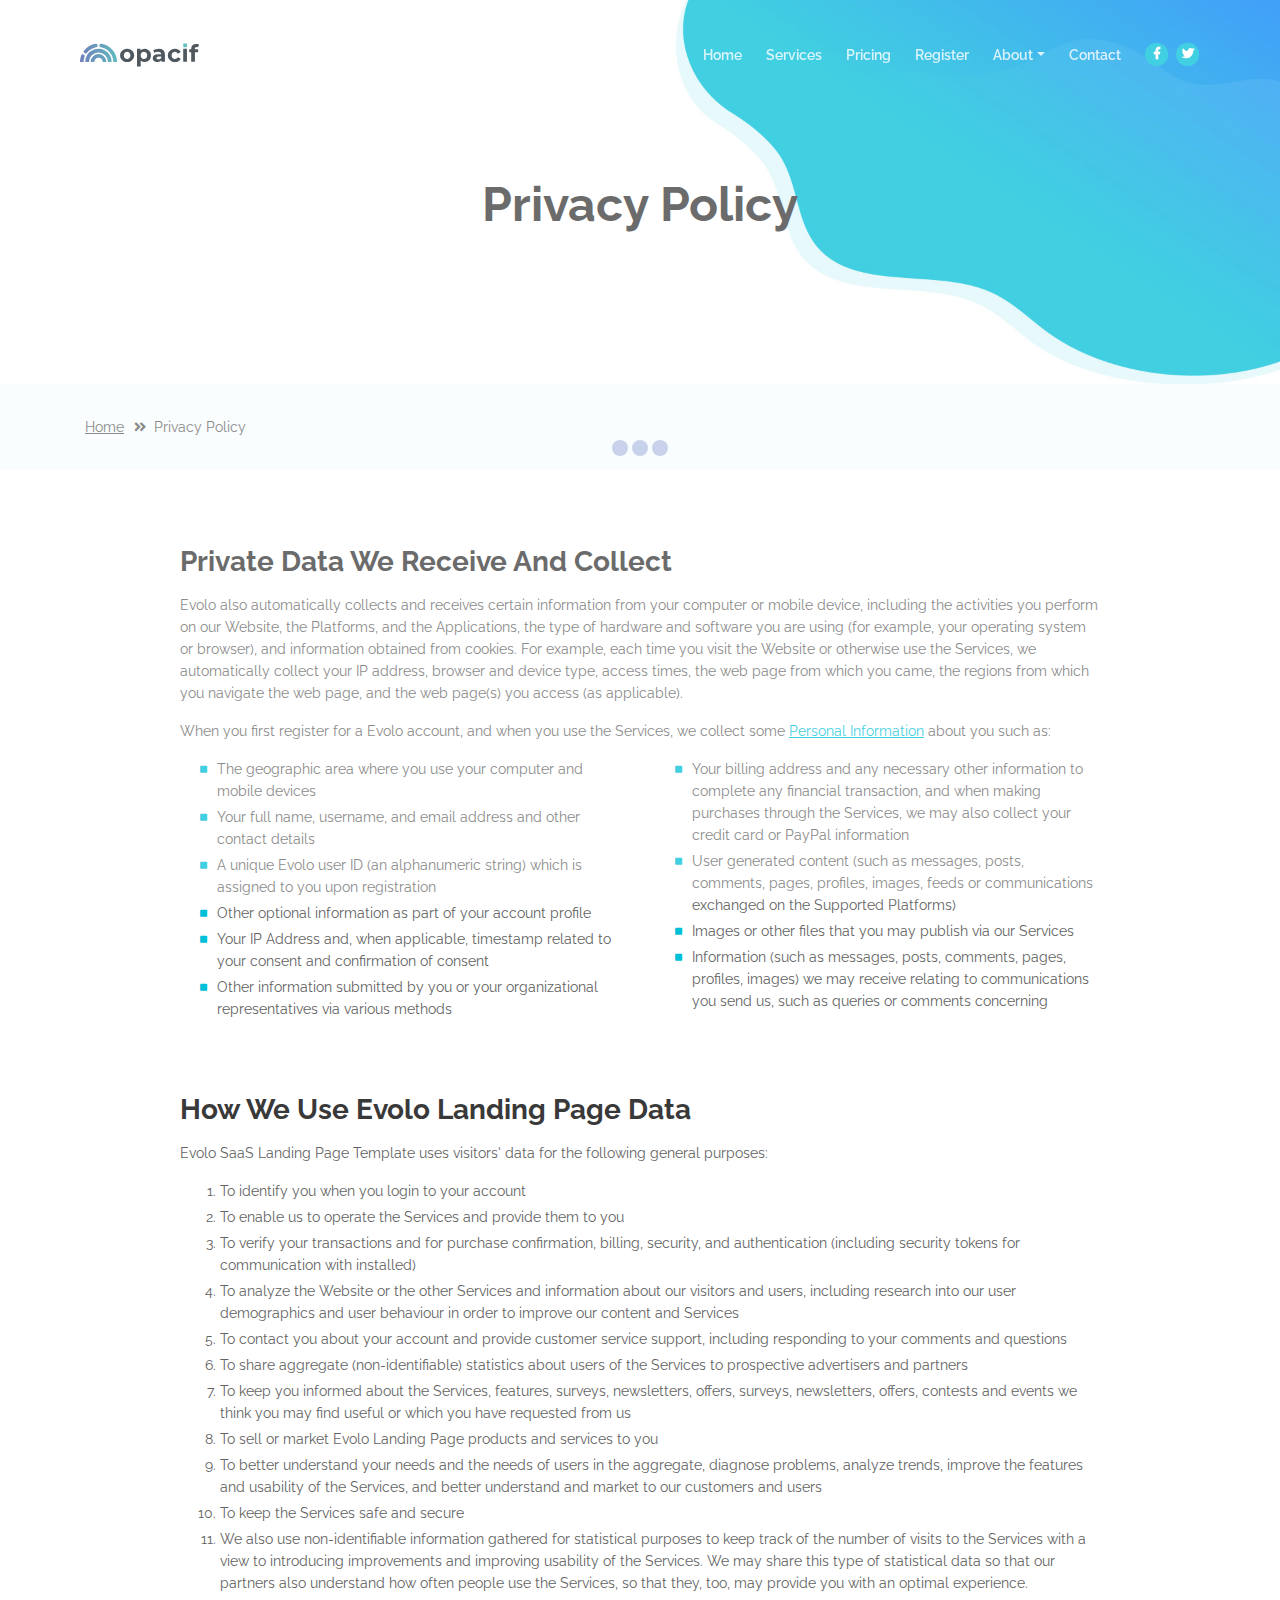
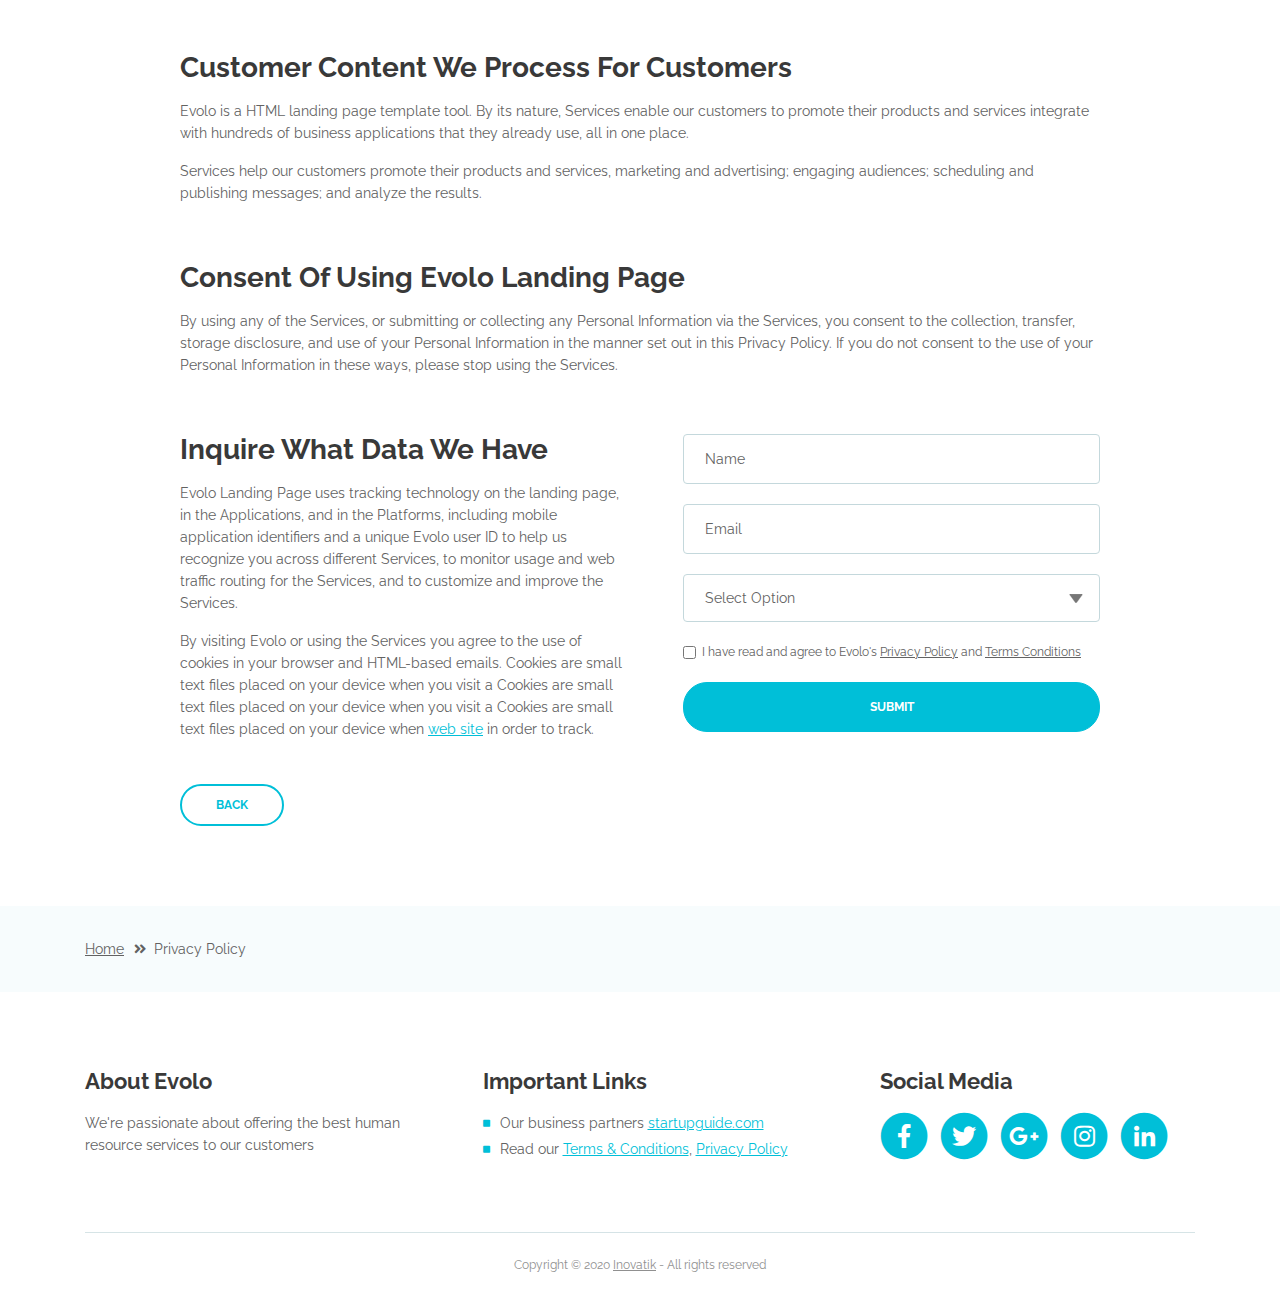
==== commit 64dff33f: "Cambio de datos" ====
--- a/privacy-policy.html
+++ b/privacy-policy.html
@@ -18,7 +18,7 @@
 	<meta property="og:type" content="article" />
 
     <!-- Website Title -->
-    <title>Privacy Policy - Evolo - StartUp HTML Landing Page Template</title>
+    <title>Privacy Policy - OPACIF</title>
     
     <!-- Styles -->
     <link href="https://fonts.googleapis.com/css?family=Raleway:400,400i,600,700,700i&amp;subset=latin-ext" rel="stylesheet">
@@ -29,7 +29,7 @@
     <link href="css/styles.css" rel="stylesheet">
 	
 	<!-- Favicon  -->
-    <link rel="icon" href="images/favicon.png">
+    <link rel="icon" href="images/FaviconOpacif.png">
 </head>
 <body data-spy="scroll" data-target=".fixed-top">
     
@@ -50,7 +50,7 @@
         <!-- <a class="navbar-brand logo-text page-scroll" href="index.html">Evolo</a> -->
 
         <!-- Image Logo -->
-        <a class="navbar-brand logo-image" href="index.html"><img src="images/logo.svg" alt="alternative"></a>
+        <a class="navbar-brand logo-image" href="index.html"><img src="images/LogoOpacif.svg" alt="alternative"></a>
         
         <!-- Mobile Menu Toggle Button -->
         <button class="navbar-toggler" type="button" data-toggle="collapse" data-target="#navbarsExampleDefault" aria-controls="navbarsExampleDefault" aria-expanded="false" aria-label="Toggle navigation">
--- a/css/styles.css
+++ b/css/styles.css
@@ -596,7 +596,7 @@
 	width: 1rem;
 	height: 1rem;
 	border-radius: 100%;
-	background-color: #00bfd8;
+	background-color: #4257BA;
 	-webkit-animation: sk-bouncedelay 1.4s infinite ease-in-out both;
 	animation: sk-bouncedelay 1.4s infinite ease-in-out both;
 }
